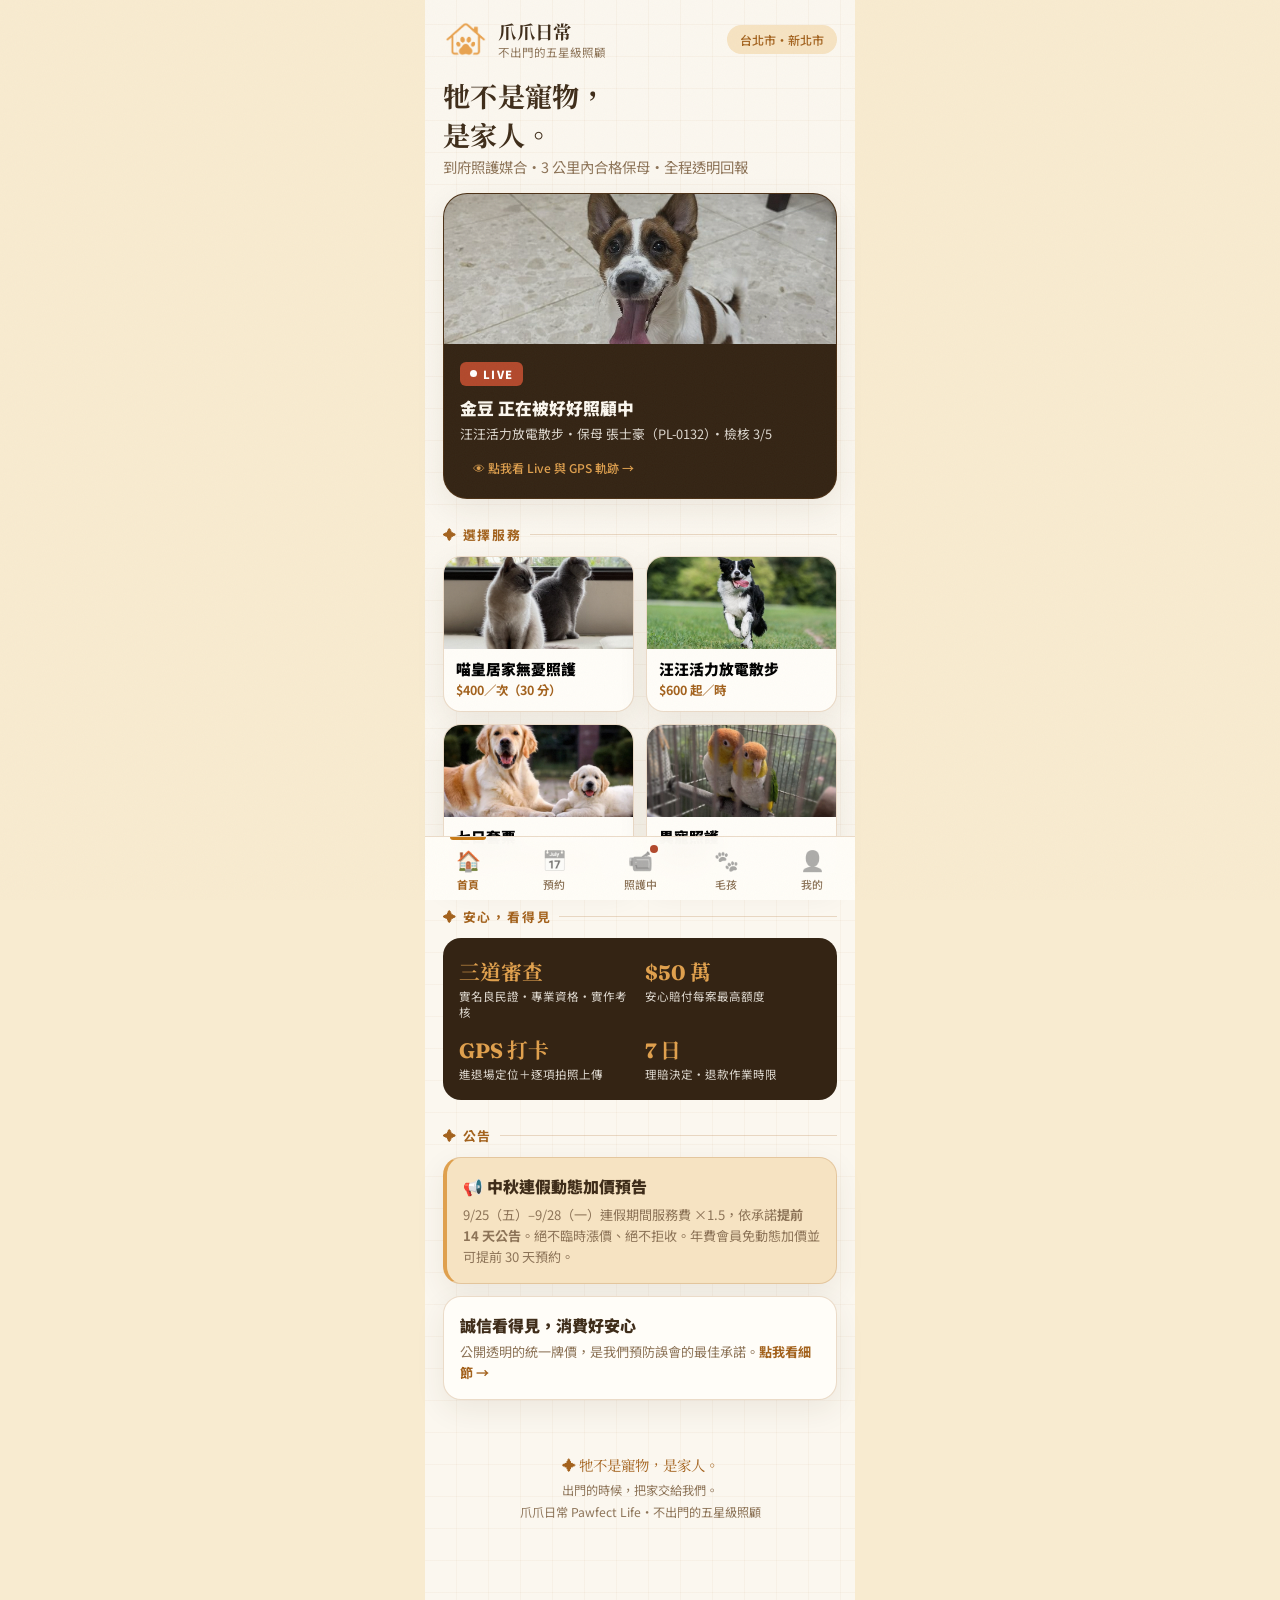
==== app/index.html @ eba7d934 "新增飼主端 App PWA 原型（/app/）：五分頁 SPA、預約流程、寵物表單、照護中、退款試算、會員方案 Co-Authored-By: Claude Fable 5 <noreply@anth" ====
<!DOCTYPE html>
<html lang="zh-TW">
<head>
<meta charset="UTF-8">
<meta name="viewport" content="width=device-width, initial-scale=1, viewport-fit=cover">
<title>爪爪日常 Pawfect Life — 飼主端</title>
<meta name="description" content="到府寵物照護媒合平台——不出門的五星級照顧">
<meta name="theme-color" content="#FBF7EF">
<link rel="manifest" href="manifest.webmanifest">
<link rel="icon" href="assets/logo/logo-square.png">
<link rel="apple-touch-icon" href="assets/logo/app-icon.png">
<meta name="apple-mobile-web-app-capable" content="yes">
<meta name="apple-mobile-web-app-status-bar-style" content="default">
<meta name="apple-mobile-web-app-title" content="爪爪日常">
<link rel="preconnect" href="https://fonts.googleapis.com">
<link rel="preconnect" href="https://fonts.gstatic.com" crossorigin>
<link href="https://fonts.googleapis.com/css2?family=Fraunces:opsz,wght@9..144,500;9..144,600;9..144,700&family=Noto+Serif+TC:wght@600;700;900&family=Noto+Sans+TC:wght@400;500;700;900&display=swap" rel="stylesheet">
<link rel="stylesheet" href="css/app.css">
</head>
<body>
<div id="phone">
  <main id="view" tabindex="-1"></main>
  <div id="sheet-root"></div>
  <div id="toast-root" aria-live="polite"></div>
  <nav id="tabbar" aria-label="主要導覽">
    <button class="tab" data-tab="home"><span class="tab-ico">🏠</span><span>首頁</span></button>
    <button class="tab" data-tab="book"><span class="tab-ico">📅</span><span>預約</span></button>
    <button class="tab" data-tab="care"><span class="tab-ico">📹</span><span>照護中</span></button>
    <button class="tab" data-tab="pets"><span class="tab-ico">🐾</span><span>毛孩</span></button>
    <button class="tab" data-tab="me"><span class="tab-ico">👤</span><span>我的</span></button>
  </nav>
</div>
<script src="js/data.js"></script>
<script src="js/pricing.js"></script>
<script src="js/app.js"></script>
</body>
</html>
---- app/css/app.css ----
/* ============ 爪爪日常 飼主端 App — 品牌系統 ============ */
:root{
  --paper:#FBF7EF; --paper-deep:#F8EBD0; --paper-card:#FFFDF8;
  --ink:#3F2D1A; --ink-soft:#8D7458;
  --wood:#DFA04E; --wood-deep:#A3621D; --wood-mist:#F6E3C2;
  --clay:#C87A16; --clay-deep:#A55F0D;
  --hairline:rgba(163,98,29,.22);
  --dark:#342414; --ok:#3A7D44; --no:#B2492C;
  --r-lg:24px; --r-md:18px; --r-sm:12px;
  --serif:"Fraunces","Noto Serif TC",serif;
  --sans:"Noto Sans TC",-apple-system,sans-serif;
  --shadow:0 10px 30px rgba(63,45,26,.08);
  --tabbar-h:64px;
}
*{margin:0;padding:0;box-sizing:border-box;-webkit-tap-highlight-color:transparent}
html{font-size:16px}
body{
  font-family:var(--sans); color:var(--ink); background:var(--paper-deep);
  min-height:100dvh; display:flex; justify-content:center;
}
/* 淡格線背景 + 手機外框（桌機預覽時置中） */
#phone{
  position:relative; width:100%; max-width:430px; min-height:100dvh;
  background:
    repeating-linear-gradient(0deg,transparent 0 31px,rgba(163,98,29,.045) 31px 32px),
    repeating-linear-gradient(90deg,transparent 0 31px,rgba(163,98,29,.045) 31px 32px),
    var(--paper);
  display:flex; flex-direction:column;
}
#phone::after{ /* 噪點 overlay */
  content:""; position:fixed; inset:0; pointer-events:none; z-index:99; opacity:.05;
  background-image:url("data:image/svg+xml,%3Csvg xmlns='http://www.w3.org/2000/svg' width='120' height='120'%3E%3Cfilter id='n'%3E%3CfeTurbulence type='fractalNoise' baseFrequency='.9' numOctaves='2'/%3E%3C/filter%3E%3Crect width='120' height='120' filter='url(%23n)' opacity='.6'/%3E%3C/svg%3E");
}
#view{flex:1; padding:0 18px calc(var(--tabbar-h) + 28px); outline:none}

/* ============ Tab bar ============ */
#tabbar{
  position:fixed; bottom:0; left:50%; transform:translateX(-50%);
  width:100%; max-width:430px; height:calc(var(--tabbar-h) + env(safe-area-inset-bottom,0px));
  padding-bottom:env(safe-area-inset-bottom,0px);
  background:rgba(255,253,248,.95); backdrop-filter:blur(12px);
  border-top:1px solid var(--hairline);
  display:flex; z-index:50;
}
.tab{
  flex:1; border:none; background:none; font-family:var(--sans);
  display:flex; flex-direction:column; align-items:center; justify-content:center; gap:2px;
  font-size:.68rem; font-weight:500; color:var(--ink-soft); cursor:pointer; position:relative;
}
.tab .tab-ico{font-size:1.25rem; filter:grayscale(1) opacity(.55); transition:filter .2s}
.tab.active{color:var(--wood-deep); font-weight:700}
.tab.active .tab-ico{filter:none}
.tab.active::before{content:""; position:absolute; top:0; width:36px; height:3px; border-radius:0 0 3px 3px; background:var(--clay)}
.tab .badge-dot{position:absolute; top:8px; right:calc(50% - 18px); width:8px; height:8px; border-radius:50%; background:var(--no)}

/* ============ 通用元件 ============ */
.screen{animation:fadeUp .28s ease both}
@keyframes fadeUp{from{opacity:0;transform:translateY(8px)}to{opacity:1;transform:none}}
@media (prefers-reduced-motion:reduce){
  *,*::before,*::after{animation-duration:.001s !important; transition-duration:.001s !important}
}
.apphead{display:flex; align-items:center; gap:10px; padding:18px 0 6px}
.apphead img{height:34px}
.apphead .brand{font-family:var(--serif); font-weight:700; font-size:1.15rem; letter-spacing:.02em}
.apphead .sub{font-size:.72rem; color:var(--ink-soft)}
.apphead .spacer{flex:1}
h1.pagetitle{font-family:var(--serif); font-size:1.7rem; font-weight:700; margin:10px 0 2px; letter-spacing:.01em}
.pagesub{color:var(--ink-soft); font-size:.9rem; margin-bottom:16px}
.sec-label{
  display:flex; align-items:center; gap:8px; margin:26px 0 12px;
  font-size:.8rem; font-weight:700; letter-spacing:.14em; color:var(--wood-deep);
}
.sec-label::after{content:""; flex:1; height:1px; background:var(--hairline)}
.star{color:var(--wood)}
.card{
  background:var(--paper-card); border:1px solid var(--hairline);
  border-radius:var(--r-md); padding:16px; box-shadow:var(--shadow);
}
.card + .card{margin-top:12px}
.btn{
  display:inline-flex; align-items:center; justify-content:center; gap:6px;
  font-family:var(--sans); font-weight:700; font-size:1rem; cursor:pointer;
  border-radius:999px; border:1px solid transparent; padding:14px 22px; transition:background .2s,transform .1s;
}
.btn:active{transform:scale(.98)}
.btn-primary{background:var(--clay); color:#fff; width:100%}
.btn-primary:hover{background:var(--clay-deep)}
.btn-primary:disabled{background:var(--wood-mist); color:var(--ink-soft); cursor:not-allowed}
.btn-ghost{background:transparent; color:var(--wood-deep); border-color:var(--wood-deep)}
.btn-soft{background:var(--wood-mist); color:var(--wood-deep)}
.btn-danger{background:transparent; color:var(--no); border-color:var(--no)}
.btn-sm{padding:9px 16px; font-size:.85rem}
.chip{
  display:inline-flex; align-items:center; gap:4px; padding:5px 12px; border-radius:999px;
  font-size:.75rem; font-weight:500; background:var(--wood-mist); color:var(--wood-deep); border:1px solid transparent;
}
.chip.ok{background:rgba(58,125,68,.1); color:var(--ok)}
.chip.no{background:rgba(178,73,44,.1); color:var(--no)}
.chip.dark{background:var(--dark); color:var(--wood)}
.hr{height:1px; background:var(--hairline); margin:14px 0; border:none}
.muted{color:var(--ink-soft); font-size:.82rem; line-height:1.6}
.big{font-size:1.06em; font-weight:700}
.price{font-family:var(--serif); font-weight:700}

/* 表單 */
.field{margin-bottom:16px}
.field>label{display:block; font-weight:700; font-size:.92rem; margin-bottom:8px}
.field .req::after{content:" *"; color:var(--no)}
.field input[type=text],.field input[type=tel],.field input[type=number],.field input[type=date],
.field input[type=time],.field input[type=datetime-local],.field select,.field textarea{
  width:100%; font-family:var(--sans); font-size:1rem; color:var(--ink);
  background:#fff; border:1px solid var(--hairline); border-radius:var(--r-sm); padding:12px 14px;
}
.field textarea{min-height:76px; resize:vertical}
.field input:focus,.field select:focus,.field textarea:focus{outline:2px solid var(--wood); border-color:var(--wood)}
.opt-grid{display:grid; grid-template-columns:1fr 1fr; gap:10px}
.opt-grid.cols3{grid-template-columns:repeat(3,1fr)}
.opt{
  border:1.5px solid var(--hairline); border-radius:var(--r-sm); background:#fff;
  padding:12px 10px; text-align:center; font-size:.9rem; font-weight:500; cursor:pointer; color:var(--ink);
  font-family:var(--sans); transition:all .15s;
}
.opt.selected{border-color:var(--clay); background:var(--wood-mist); font-weight:700; color:var(--wood-deep)}
.opt .opt-sub{display:block; font-size:.72rem; color:var(--ink-soft); font-weight:400; margin-top:2px}
.opt.selected .opt-sub{color:var(--wood-deep)}

/* 進度條（多步驟表單） */
.steps{display:flex; gap:6px; margin:14px 0 20px}
.steps i{flex:1; height:4px; border-radius:4px; background:var(--wood-mist)}
.steps i.done{background:var(--clay)}

/* 底部固定 CTA */
.cta-bar{
  position:fixed; bottom:calc(var(--tabbar-h) + env(safe-area-inset-bottom,0px)); left:50%; transform:translateX(-50%);
  width:100%; max-width:430px; padding:10px 18px 12px; z-index:40;
  background:linear-gradient(transparent,var(--paper) 30%);
  display:flex; gap:10px; align-items:center;
}
.cta-bar .cta-price{min-width:96px}
.cta-bar .cta-price .muted{font-size:.7rem}
.cta-bar .cta-price .price{font-size:1.25rem}
body.has-cta #view{padding-bottom:calc(var(--tabbar-h) + 110px)}

/* Sheet（底部彈窗） */
#sheet-root:empty{display:none}
.sheet-mask{position:fixed; inset:0; background:rgba(52,36,20,.45); z-index:60; animation:fadeUp .2s}
.sheet{
  position:fixed; bottom:0; left:50%; transform:translateX(-50%); width:100%; max-width:430px;
  max-height:86dvh; overflow-y:auto; z-index:61;
  background:var(--paper); border-radius:var(--r-lg) var(--r-lg) 0 0; padding:10px 20px calc(env(safe-area-inset-bottom,0px) + 24px);
  animation:slideUp .28s ease both;
}
@keyframes slideUp{from{transform:translate(-50%,40px);opacity:0}to{transform:translate(-50%,0);opacity:1}}
.sheet .grip{width:44px; height:5px; border-radius:5px; background:var(--hairline); margin:4px auto 14px}
.sheet h3{font-family:var(--serif); font-size:1.25rem; margin-bottom:10px}

/* Toast */
#toast-root{position:fixed; top:18px; left:50%; transform:translateX(-50%); z-index:80; width:min(90%,380px); display:flex; flex-direction:column; gap:8px}
.toast{
  background:var(--dark); color:var(--paper); border-radius:var(--r-sm); padding:12px 16px;
  font-size:.88rem; box-shadow:var(--shadow); animation:fadeUp .25s;
}

/* ============ 首頁 ============ */
.hero-status{
  border-radius:var(--r-lg); overflow:hidden; border:1px solid var(--hairline); box-shadow:var(--shadow);
  background:var(--dark); color:var(--paper); position:relative;
}
.hero-status .hs-img{width:100%; height:150px; object-fit:cover; display:block; opacity:.85}
.hero-status .hs-body{padding:14px 16px 16px}
.live-badge{
  display:inline-flex; align-items:center; gap:6px; background:var(--no); color:#fff;
  font-size:.7rem; font-weight:900; letter-spacing:.12em; padding:4px 10px; border-radius:6px;
}
.live-badge::before{content:""; width:7px; height:7px; border-radius:50%; background:#fff; animation:blink 1.2s infinite}
@keyframes blink{50%{opacity:.25}}
.svc-grid{display:grid; grid-template-columns:1fr 1fr; gap:12px}
.svc-card{
  border-radius:var(--r-md); overflow:hidden; border:1px solid var(--hairline); background:var(--paper-card);
  cursor:pointer; box-shadow:var(--shadow); text-align:left; padding:0; font-family:var(--sans);
}
.svc-card img{width:100%; height:92px; object-fit:cover; display:block}
.svc-card .sc-body{padding:10px 12px 12px}
.svc-card .sc-name{font-weight:900; font-size:.92rem; line-height:1.35}
.svc-card .sc-price{font-size:.78rem; color:var(--wood-deep); font-weight:700; margin-top:3px}
.trust-band{
  background:var(--dark); color:var(--paper); border-radius:var(--r-md); padding:18px 16px;
  display:grid; grid-template-columns:1fr 1fr; gap:14px 10px;
}
.trust-band .tb-num{font-family:var(--serif); font-size:1.3rem; font-weight:700; color:var(--wood)}
.trust-band .tb-cap{font-size:.72rem; opacity:.85; margin-top:2px}
.notice-card{border-left:4px solid var(--wood); background:var(--wood-mist)}

/* ============ 預約流程 ============ */
.pet-pick{display:flex; gap:10px; overflow-x:auto; padding-bottom:4px}
.pet-card{
  min-width:120px; border:1.5px solid var(--hairline); border-radius:var(--r-md); background:#fff;
  padding:14px 12px; text-align:center; cursor:pointer; font-family:var(--sans); position:relative;
}
.pet-card img{width:52px; height:52px; object-fit:contain}
.pet-card .pc-name{font-weight:900; margin-top:6px}
.pet-card .pc-meta{font-size:.72rem; color:var(--ink-soft); margin-top:2px}
.pet-card.selected{border-color:var(--clay); background:var(--wood-mist)}
.pet-card .risk{position:absolute; top:8px; right:8px; font-size:.62rem; background:var(--no); color:#fff; padding:2px 7px; border-radius:6px; font-weight:700}
.slot-grid{display:grid; grid-template-columns:repeat(3,1fr); gap:10px}
.addon-row{
  display:flex; align-items:flex-start; gap:10px; padding:12px 0; border-bottom:1px solid var(--hairline); cursor:pointer;
}
.addon-row:last-child{border-bottom:none}
.addon-row .ar-check{
  width:22px; height:22px; border-radius:7px; border:1.5px solid var(--hairline); background:#fff; flex:none; margin-top:1px;
  display:flex; align-items:center; justify-content:center; font-size:.8rem; color:#fff;
}
.addon-row.selected .ar-check{background:var(--clay); border-color:var(--clay)}
.addon-row .ar-name{font-weight:700; font-size:.92rem}
.addon-row .ar-note{font-size:.74rem; color:var(--ink-soft); margin-top:2px; line-height:1.5}
.addon-row .ar-price{margin-left:auto; font-weight:700; color:var(--wood-deep); white-space:nowrap; font-size:.9rem}
.addon-row.locked{opacity:.55; cursor:not-allowed}
.sitter-card{display:flex; gap:12px; align-items:center; cursor:pointer; border:1.5px solid var(--hairline); border-radius:var(--r-md); background:var(--paper-card); padding:14px; box-shadow:var(--shadow)}
.sitter-card.selected{border-color:var(--clay); background:var(--wood-mist)}
.sitter-card + .sitter-card{margin-top:10px}
.avatar{
  width:52px; height:52px; border-radius:50%; background:var(--wood-mist); color:var(--wood-deep);
  display:flex; align-items:center; justify-content:center; font-family:var(--serif); font-weight:700; font-size:1.2rem; flex:none;
  border:1.5px solid var(--wood);
}
.quote-line{display:flex; justify-content:space-between; padding:7px 0; font-size:.92rem}
.quote-line .q-label{color:var(--ink-soft)}
.quote-line.total{border-top:1px solid var(--hairline); margin-top:6px; padding-top:12px; font-size:1.05rem; font-weight:900}
.quote-line .minus{color:var(--ok)}
.quote-line .plus{color:var(--no)}

/* ============ 照護中 ============ */
.live-wrap{position:relative; border-radius:var(--r-md); overflow:hidden; border:1px solid var(--hairline)}
.live-wrap img{width:100%; display:block}
.live-wrap .live-overlay{position:absolute; top:10px; left:10px; display:flex; gap:8px; align-items:center}
.live-wrap .ts{position:absolute; bottom:10px; right:12px; background:rgba(52,36,20,.75); color:#fff; font-size:.72rem; padding:3px 9px; border-radius:6px; font-variant-numeric:tabular-nums}
.checklist{list-style:none}
.checklist li{display:flex; gap:12px; padding:11px 0; border-bottom:1px solid var(--hairline); align-items:center}
.checklist li:last-child{border:none}
.checklist .ck{
  width:26px; height:26px; border-radius:50%; border:1.5px solid var(--hairline); flex:none;
  display:flex; align-items:center; justify-content:center; color:#fff; font-size:.8rem; background:#fff;
}
.checklist li.done .ck{background:var(--ok); border-color:var(--ok)}
.checklist .ck-name{font-weight:700; font-size:.92rem}
.checklist .ck-ts{font-size:.72rem; color:var(--ink-soft)}
.checklist .ck-photo{margin-left:auto; font-size:.7rem; color:var(--wood-deep); background:var(--wood-mist); padding:3px 8px; border-radius:6px}
.gps-map{border-radius:var(--r-md); border:1px solid var(--hairline); overflow:hidden; background:#F2EADC}
.emg-btn{
  width:100%; background:var(--no); color:#fff; border:none; border-radius:var(--r-md);
  font-family:var(--sans); font-weight:900; font-size:1rem; padding:16px; cursor:pointer; display:flex; align-items:center; justify-content:center; gap:8px;
}
.photo-wall{display:grid; grid-template-columns:repeat(3,1fr); gap:8px}
.photo-wall img{width:100%; aspect-ratio:1; object-fit:cover; border-radius:10px}
.rate-stars{display:flex; gap:6px; font-size:1.7rem; cursor:pointer; user-select:none}
.rate-stars span{color:var(--hairline)}
.rate-stars span.on{color:var(--wood)}

/* ============ 我的 ============ */
.member-card{
  background:linear-gradient(135deg,#342414,#5a4023);
  color:var(--paper); border-radius:var(--r-lg); padding:20px; position:relative; overflow:hidden;
}
.member-card::after{content:"✦"; position:absolute; right:16px; top:12px; color:var(--wood); opacity:.7}
.member-card .mc-tier{font-family:var(--serif); font-size:1.3rem; font-weight:700; color:var(--wood)}
.coin-pill{display:inline-flex; align-items:center; gap:6px; background:rgba(223,160,78,.18); border:1px solid rgba(223,160,78,.5); border-radius:999px; padding:6px 14px; font-weight:700; color:var(--wood)}
.list-row{display:flex; align-items:center; gap:12px; padding:14px 2px; border-bottom:1px solid var(--hairline); cursor:pointer; background:none; border-left:none; border-right:none; border-top:none; width:100%; font-family:var(--sans); font-size:.95rem; color:var(--ink); text-align:left}
.list-row:last-child{border-bottom:none}
.list-row .lr-ico{font-size:1.1rem}
.list-row .lr-arrow{margin-left:auto; color:var(--ink-soft)}
.plan-card{border:1.5px solid var(--hairline); border-radius:var(--r-md); padding:16px; background:var(--paper-card); position:relative}
.plan-card.current{border-color:var(--clay); background:var(--wood-mist)}
.plan-card + .plan-card{margin-top:12px}
.plan-card .pl-name{font-weight:900; font-size:1rem}
.plan-card .pl-price{font-family:var(--serif); font-size:1.4rem; font-weight:700; color:var(--wood-deep); margin:4px 0 8px}
.plan-card ul{list-style:none; font-size:.82rem; color:var(--ink-soft); line-height:1.9}
.plan-card ul li::before{content:"✓ "; color:var(--ok); font-weight:700}
.order-card .oc-top{display:flex; align-items:center; gap:8px}
.order-card .oc-status{margin-left:auto}
.result-box{background:var(--wood-mist); border-radius:var(--r-sm); padding:14px 16px; margin-top:12px}
.faq-q{font-weight:700; padding:12px 0; border-bottom:1px solid var(--hairline); cursor:pointer; font-size:.92rem}
.faq-a{font-size:.85rem; color:var(--ink-soft); line-height:1.7; padding:8px 0 14px; border-bottom:1px solid var(--hairline)}
.back-link{background:none; border:none; color:var(--wood-deep); font-family:var(--sans); font-weight:700; font-size:.9rem; cursor:pointer; padding:14px 0 0; display:inline-flex; gap:4px; align-items:center}
.success-burst{text-align:center; padding:44px 0 20px}
.success-burst .sb-ico{width:84px; height:84px; margin:0 auto 18px; border-radius:50%; background:rgba(58,125,68,.12); display:flex; align-items:center; justify-content:center; font-size:2.2rem; color:var(--ok)}
footer.appfoot{margin-top:34px; padding:20px 0 8px; text-align:center; color:var(--ink-soft); font-size:.76rem; line-height:1.8}
footer.appfoot .foot-slogan{font-family:var(--serif); color:var(--wood-deep); font-size:.9rem}
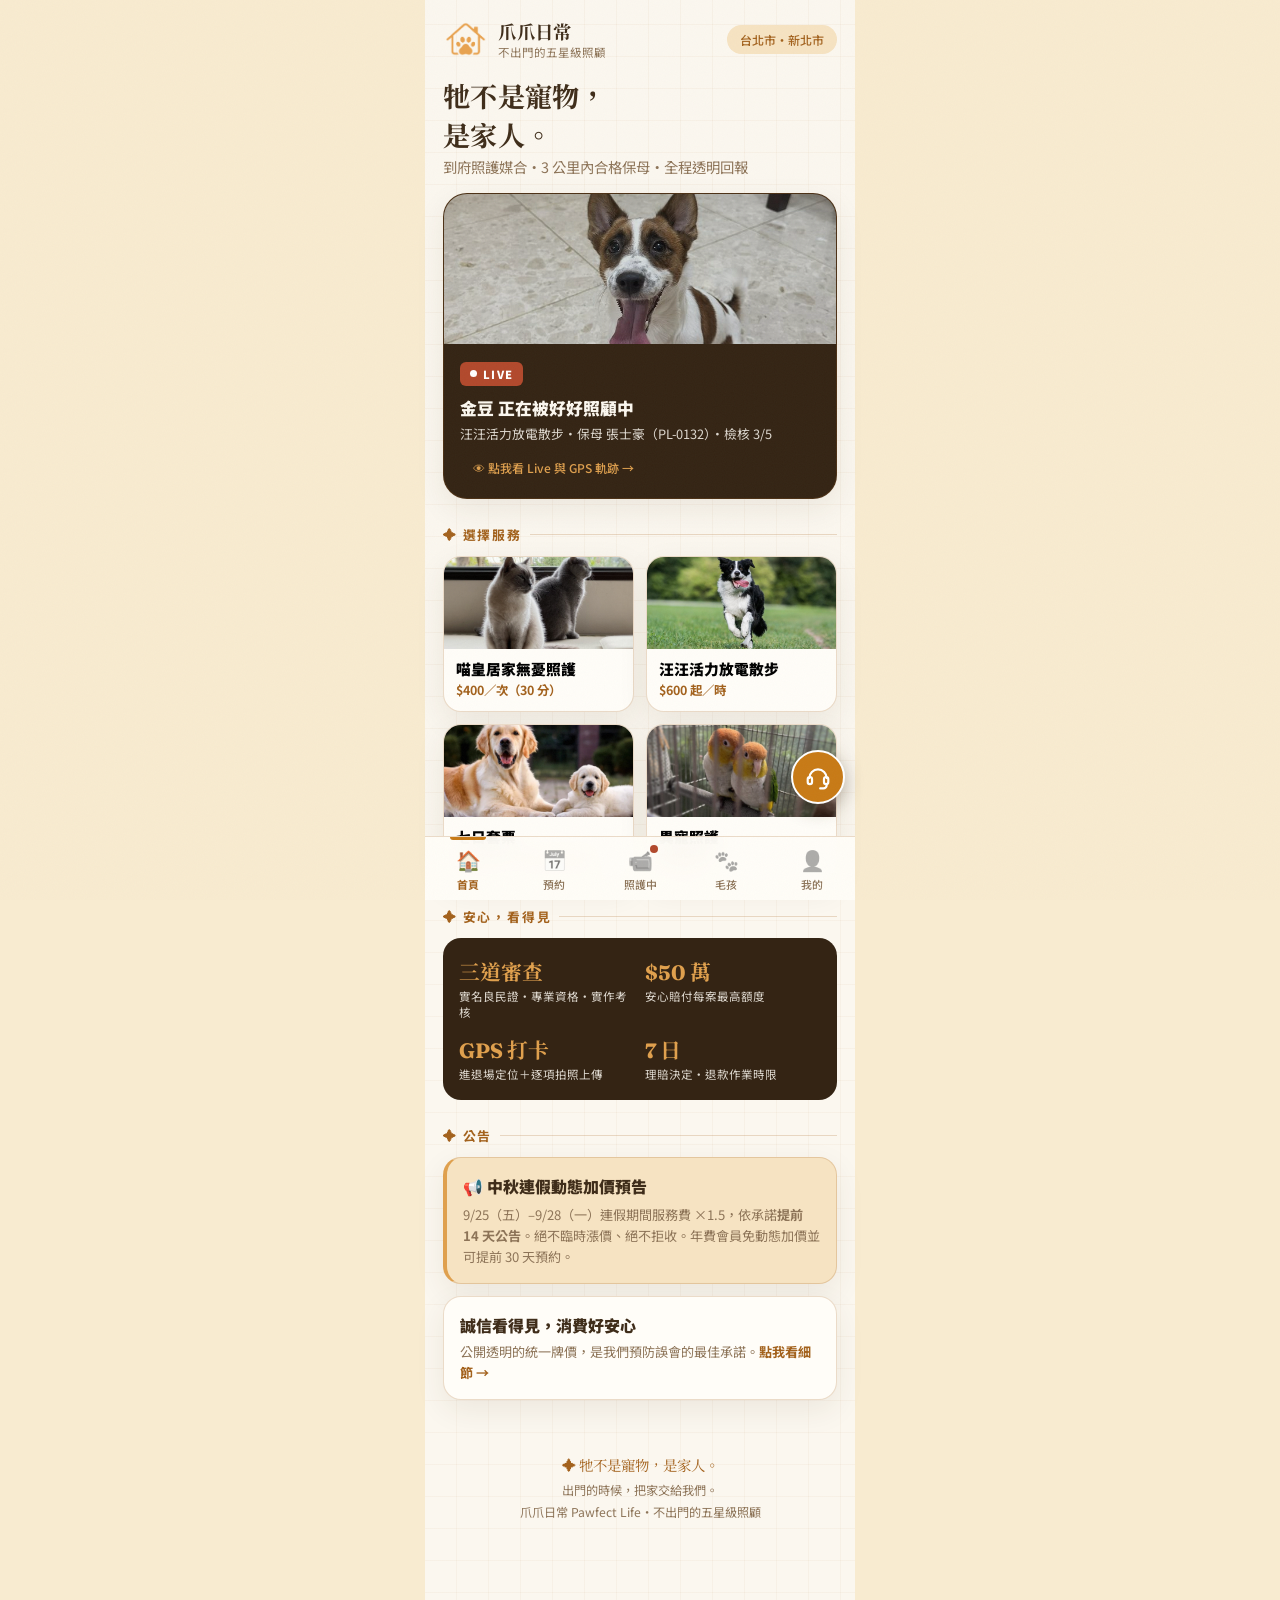
==== commit c96fc8f3: "飼主端新增 AI 客服小幫手：可拖曳吸邊圓鈕＋規則式知識庫聊天面板（含真人客服電話/LINE 導流） Co-Authored-By: Claude Fable 5 <noreply@anthropic" ====
--- a/app/index.html
+++ b/app/index.html
@@ -33,5 +33,6 @@
 <script src="js/data.js"></script>
 <script src="js/pricing.js"></script>
 <script src="js/app.js"></script>
+<script src="js/chatbot.js"></script>
 </body>
 </html>
--- a/app/css/app.css
+++ b/app/css/app.css
@@ -286,3 +286,59 @@
 .success-burst .sb-ico{width:84px; height:84px; margin:0 auto 18px; border-radius:50%; background:rgba(58,125,68,.12); display:flex; align-items:center; justify-content:center; font-size:2.2rem; color:var(--ok)}
 footer.appfoot{margin-top:34px; padding:20px 0 8px; text-align:center; color:var(--ink-soft); font-size:.76rem; line-height:1.8}
 footer.appfoot .foot-slogan{font-family:var(--serif); color:var(--wood-deep); font-size:.9rem}
+
+/* ============ AI 客服小幫手 ============ */
+#cb-fab{
+  position:fixed; z-index:70; width:54px; height:54px; border-radius:50%;
+  background:var(--clay); color:#fff; border:2px solid #fff;
+  box-shadow:0 6px 18px rgba(63,45,26,.35); cursor:grab;
+  display:flex; align-items:center; justify-content:center; touch-action:none;
+  transition:left .25s ease, background .2s;
+}
+#cb-fab.dragging{cursor:grabbing; transition:none; transform:scale(1.08)}
+#cb-fab.open{background:var(--clay-deep)}
+#cb-fab:active{}
+#cb-panel{
+  position:fixed; z-index:69; bottom:calc(var(--tabbar-h) + env(safe-area-inset-bottom,0px) + 14px);
+  left:50%; transform:translateX(-50%); width:min(93vw, 392px); height:min(64dvh, 520px);
+  background:var(--paper); border:1px solid var(--hairline); border-radius:var(--r-lg);
+  box-shadow:0 18px 50px rgba(63,45,26,.28); display:flex; flex-direction:column; overflow:hidden;
+  animation:cbUp .25s ease both;
+}
+@keyframes cbUp{from{opacity:0;transform:translate(-50%,12px)}to{opacity:1;transform:translate(-50%,0)}}
+#cb-panel[hidden]{display:none}
+#cb-fab.open{opacity:0;pointer-events:none}
+.cb-head{display:flex; align-items:center; gap:10px; padding:12px 14px; background:var(--dark); color:var(--paper)}
+.cb-head .cb-ava{width:34px; height:34px; border-radius:50%; background:var(--wood-mist); display:flex; align-items:center; justify-content:center; font-size:1.05rem}
+.cb-head .cb-sub{font-size:.68rem; opacity:.75}
+.cb-head .cb-x{margin-left:auto; background:none; border:none; color:var(--paper); font-size:1rem; cursor:pointer; padding:6px}
+.cb-msgs{flex:1; overflow-y:auto; padding:14px 12px; display:flex; flex-direction:column; gap:10px}
+.cb-msg{max-width:86%; padding:10px 13px; border-radius:16px; font-size:.86rem; line-height:1.65; word-break:break-word}
+.cb-msg.bot{background:var(--paper-card); border:1px solid var(--hairline); align-self:flex-start; border-bottom-left-radius:5px}
+.cb-msg.user{background:var(--wood-mist); color:var(--wood-deep); font-weight:500; align-self:flex-end; border-bottom-right-radius:5px}
+.cb-typing{display:inline-flex; gap:4px; padding:2px 0}
+.cb-typing i{width:6px; height:6px; border-radius:50%; background:var(--wood); animation:cbBlink 1s infinite}
+.cb-typing i:nth-child(2){animation-delay:.2s}
+.cb-typing i:nth-child(3){animation-delay:.4s}
+@keyframes cbBlink{50%{opacity:.25}}
+.cb-contact{display:flex; flex-direction:column; gap:8px; margin:10px 0 4px}
+.cb-contact-btn{
+  display:block; text-align:center; background:var(--clay); color:#fff !important;
+  border-radius:999px; padding:10px 14px; font-weight:700; font-size:.85rem; text-decoration:none;
+}
+.cb-contact-btn:nth-child(2){background:#06C755}
+.cb-chips{display:flex; gap:8px; overflow-x:auto; padding:8px 12px; border-top:1px solid var(--hairline); scrollbar-width:none}
+.cb-chip{
+  flex:none; background:var(--wood-mist); color:var(--wood-deep); border:none; border-radius:999px;
+  padding:8px 14px; font-size:.78rem; font-weight:700; cursor:pointer; font-family:var(--sans);
+}
+.cb-inputrow{display:flex; gap:8px; padding:10px 12px calc(10px + env(safe-area-inset-bottom,0px)*0)}
+.cb-inputrow input{
+  flex:1; font-family:var(--sans); font-size:.95rem; color:var(--ink);
+  border:1px solid var(--hairline); border-radius:999px; padding:11px 16px; background:#fff;
+}
+.cb-inputrow input:focus{outline:2px solid var(--wood)}
+.cb-send{
+  width:44px; height:44px; border-radius:50%; border:none; background:var(--clay); color:#fff;
+  font-size:1rem; cursor:pointer; flex:none;
+}
